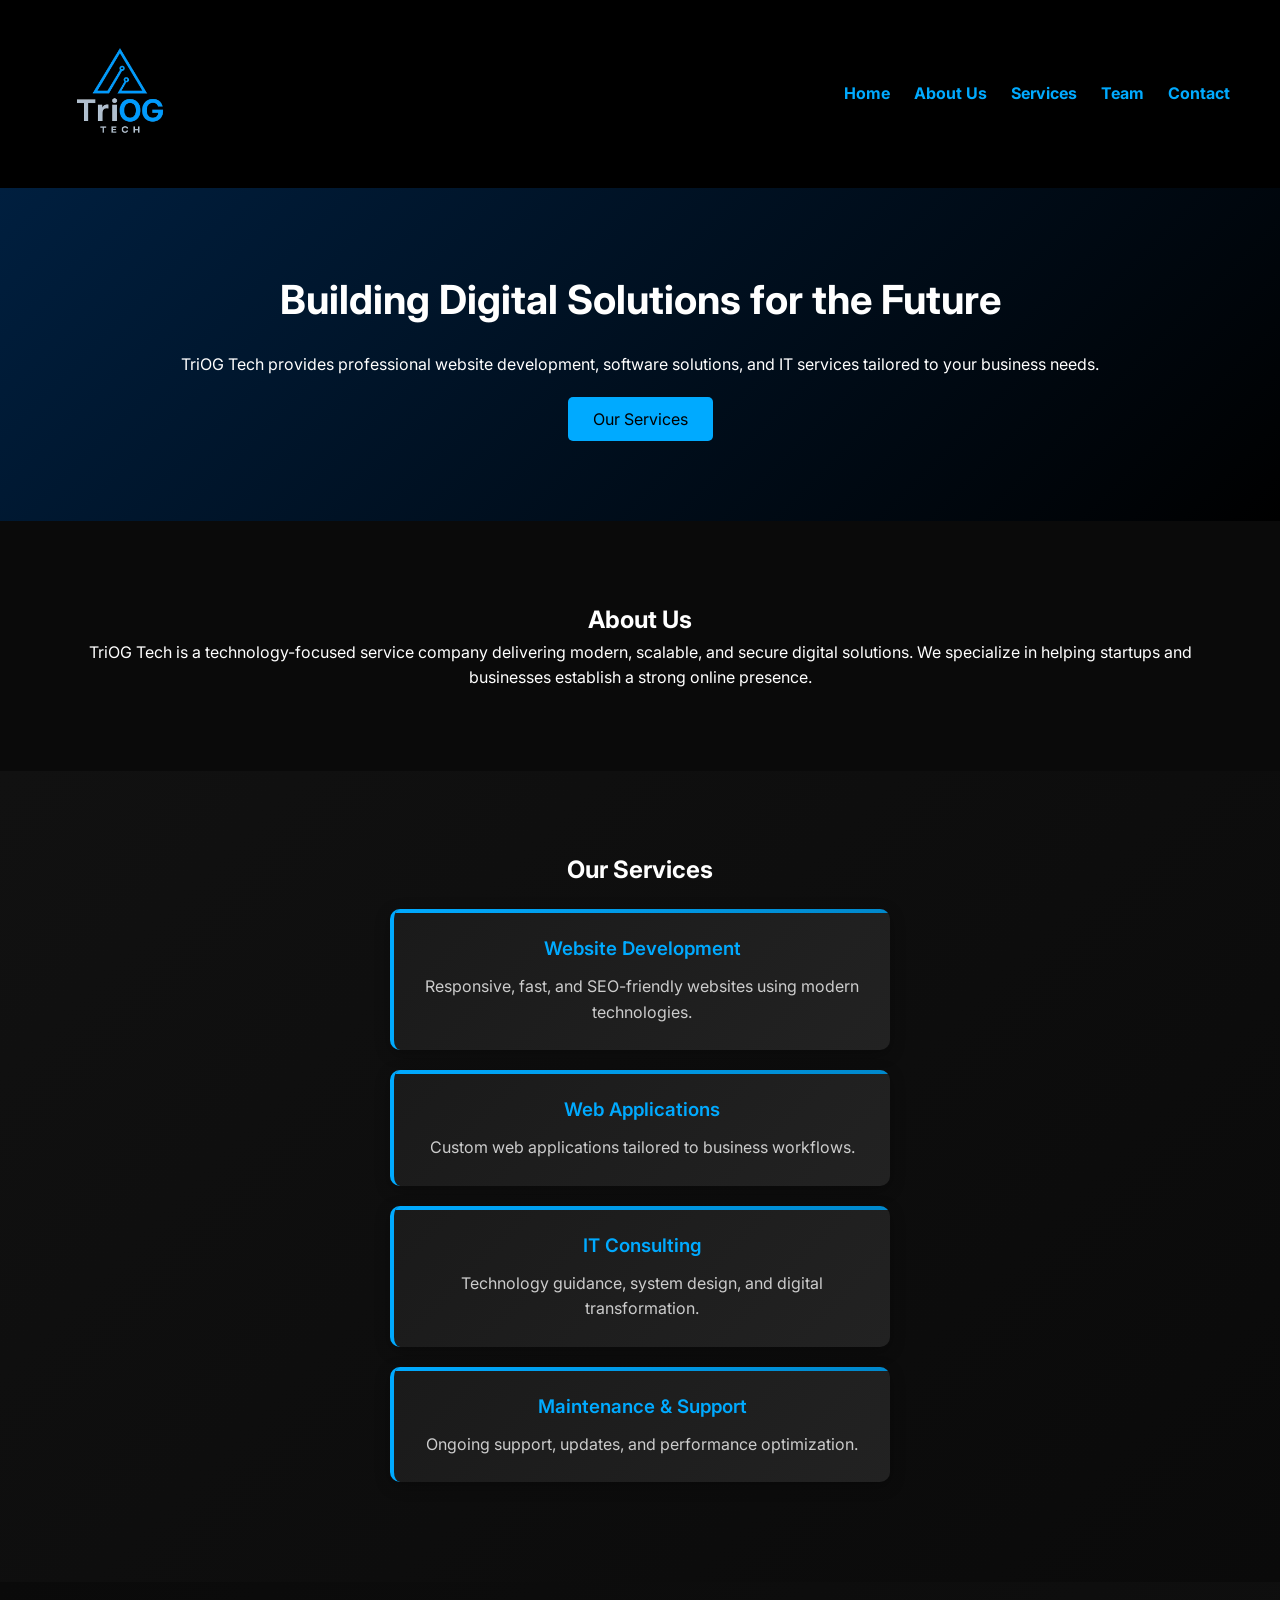
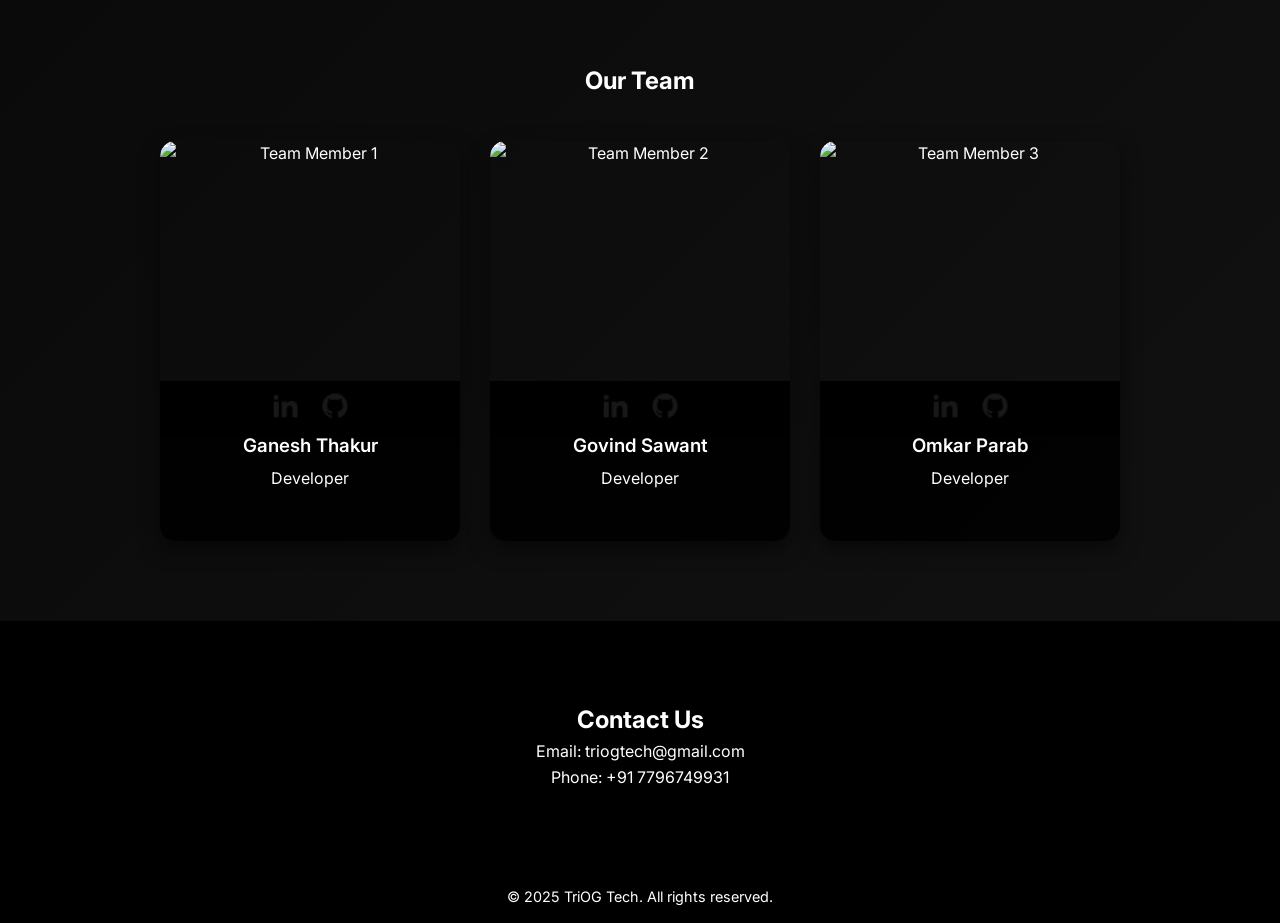
==== index.html @ f0feb3c1 "Initial commit" ====
<!DOCTYPE html>
<html lang="en">
<head>
    <meta charset="UTF-8" />
    <meta name="viewport" content="width=device-width, initial-scale=1.0" />
    <title>TriOG Tech</title>
    <link rel="preconnect" href="https://fonts.googleapis.com">
    <link rel="preconnect" href="https://fonts.gstatic.com" crossorigin>
    <link href="https://fonts.googleapis.com/css2?family=Inter:wght@300;400;500;600;700&display=swap" rel="stylesheet">
    <link rel="stylesheet" href="style.css" />
</head>
<body>

    <!-- Header -->
    <header class="header">
        <div class="logo">
            <!-- SVG LOGO -->
            <svg width="140" height="140" viewBox="0 0 140 140">
                <image href="assets/logo.png" width="140" height="140" />
            </svg>
        </div>
        <nav class="nav">
            <div class="close-btn" onclick="toggleMenu()">×</div>
            <a href="#home">Home</a>
            <a href="#about">About Us</a>
            <a href="#services">Services</a>
            <a href="#team">Team</a>
            <a href="#contact">Contact</a>
        </nav>
        <div class="hamburger" onclick="toggleMenu()">
            <img src="assets/menu-line.png" alt="Menu" />
        </div>
    </header>

    <!-- Home -->
    <section id="home" class="section home">
        <h1>Building Digital Solutions for the Future</h1>
        <p>
            TriOG Tech provides professional website development, software solutions,
            and IT services tailored to your business needs.
        </p>
        <button onclick="scrollToSection('services')">Our Services</button>
    </section>

    <!-- About -->
    <section id="about" class="section">
        <h2>About Us</h2>
        <p>
            TriOG Tech is a technology-focused service company delivering modern,
            scalable, and secure digital solutions. We specialize in helping startups
            and businesses establish a strong online presence.
        </p>
    </section>

    <!-- Services -->
    <section id="services" class="section services">
        <h2>Our Services</h2>

        <div class="service-card">
            <h3>Website Development</h3>
            <p>Responsive, fast, and SEO-friendly websites using modern technologies.</p>
        </div>

        <div class="service-card">
            <h3>Web Applications</h3>
            <p>Custom web applications tailored to business workflows.</p>
        </div>

        <div class="service-card">
            <h3>IT Consulting</h3>
            <p>Technology guidance, system design, and digital transformation.</p>
        </div>

        <div class="service-card">
            <h3>Maintenance & Support</h3>
            <p>Ongoing support, updates, and performance optimization.</p>
        </div>
    </section>

    <!-- Team -->
    <section id="team" class="section team">
        <h2>Our Team</h2>
        <div class="team-container">
            <div class="team-card">
                <div class="team-image">
                    <img src="#" alt="Team Member 1" />
                </div>
                <div class="team-links">
                    <a href="#" class="linkedin"><img src="assets/linkedin-fill.png" alt="LinkedIn" /></a>
                    <a href="#" class="github"><img src="assets/github-fill.png" alt="GitHub" /></a>
                </div>
                <div class="team-info">
                    <h3>Ganesh Thakur</h3>
                    <p>Developer</p>
                </div>
            </div>
            <div class="team-card">
                <div class="team-image">
                    <img src="https://via.placeholder.com/300x300?text=Member+2" alt="Team Member 2" />
                </div>
                <div class="team-links">
                    <a href="#" class="linkedin"><img src="assets/linkedin-fill.png" alt="LinkedIn" /></a>
                    <a href="#" class="github"><img src="assets/github-fill.png" alt="GitHub" /></a>
                </div>
                <div class="team-info">
                    <h3>Govind Sawant</h3>
                    <p>Developer</p>
                </div>
            </div>
            <div class="team-card">
                <div class="team-image">
                    <img src="https://via.placeholder.com/300x300?text=Member+3" alt="Team Member 3" />
                </div>
                <div class="team-links">
                    <a href="" class="linkedin"><img src="assets/linkedin-fill.png" alt="LinkedIn" /></a>
                    <a href="#" class="github"><img src="assets/github-fill.png" alt="GitHub" /></a>
                </div>
                <div class="team-info">
                    <h3>Omkar Parab</h3>
                    <p>Developer</p>
                </div>
            </div>
        </div>
    </section>

    <!-- Contact -->
    <section id="contact" class="section contact">
        <h2>Contact Us</h2>
        <p>Email: triogtech@gmail.com</p>
        <p>Phone: +91 7796749931</p>
    </section>

    <!-- Footer -->
    <footer class="footer">
        <p>© 2025 TriOG Tech. All rights reserved.</p>
    </footer>

    <script src="script.js"></script>
</body>
</html>
---- style.css ----
* {
    margin: 0;
    padding: 0;
    box-sizing: border-box;
    font-family: 'Inter', sans-serif;
}

body {
    background-color: #0a0a0a;
    color: #ffffff;
    line-height: 1.6;
}

/* Header */
.close-btn {
    display:none
}
.header {
    display: flex;
    justify-content: space-between;
    align-items: center;
    padding: 20px 50px;
    background: #000;
}

.nav a {
    color: #00aaff;
    text-decoration: none;
    margin-left: 20px;
    font-weight: bold;
}

.nav a:hover {
    color: #ffffff;
}

.hamburger {
    display: none;
    cursor: pointer;
}

.hamburger img {
    width: 30px;
    height: 30px;
    filter: invert(1);
}

/* Sections */
.section {
    padding: 80px 50px;
    text-align: center;
}

.home {
    background: linear-gradient(135deg, #001f3f, #000);
}

.home h1 {
    font-size: 2.5rem;
    margin-bottom: 20px;
}

.home button {
    border-radius:5px;
    padding: 12px 25px;
    border: none;
    background: #00aaff;
    color: #000;
    font-size: 1rem;
    cursor: pointer;
    margin-top: 20px;
}

.home button:hover {
    background: #ffffff;
}

/* Services */
.services {
    background: linear-gradient(135deg, #111, #0a0a0a);
}

.service-card {
    
    background: linear-gradient(135deg, #1a1a1a, #222);
    margin: 20px auto;
    padding: 25px;
    max-width: 500px;
    border-left: 4px solid #00aaff;
    border-radius: 10px;
    box-shadow: 0 4px 15px rgba(0, 0, 0, 0.3);
    position: relative;
    overflow: hidden;
}

.service-card::before {
    content: '';
    position: absolute;
    top: 0;
    left: 0;
    right: 0;
    height: 4px;
    background: linear-gradient(90deg, #00aaff, #0088cc);
}

.service-card h3 {
    font-weight: 600;
    margin-bottom: 10px;
    color: #00aaff;
}

.service-card p {
    font-weight: 400;
    color: #ccc;
}

/* Team */
.team {
    background: linear-gradient(135deg, #0a0a0a, #111);
}

.team-container {
    margin-top:40px;
    display: flex;
    justify-content: center;
    gap: 30px;
    flex-wrap: wrap;
}

.team-card {
    width: 300px;
    height: 400px;
    position: relative;
    overflow: hidden;
    border-radius: 15px;
    box-shadow: 0 8px 20px rgba(0, 0, 0, 0.5);
    cursor: pointer;
}

.team-image {
    width: 100%;
    height: 60%;
    position: absolute;
    top: 0;
    left: 0;
    padding: 10px;
    transition: transform 0.3s ease;
}

.team-image img {
    width: 100%;
    height: 100%;
    object-fit: cover;
    border-radius: 15px;
    position: absolute;
    top: 0;
    left: 0;
    z-index: 1;
}

.team-links {
    position: absolute;
    top: 60%;
    left: 0;
    right: 0;
    display: flex;
    justify-content: center;
    gap: 20px;
    padding: 10px 0;
    background: rgba(0, 0, 0, 0.8);
}

.team-links a {
    color: #00aaff;
    text-decoration: none;
    font-weight: bold;
    font-size: 0.9rem;
}

.team-links a:hover {
    color: #ffffff;
}

.team-links img {
    width: 30px;
    height: 30px;
    filter: brightness(0) invert(1) sepia(1) saturate(5) hue-rotate(180deg);
    transition: filter 0.3s ease;
}

.team-links a:hover img {
    filter: brightness(0) invert(1) sepia(1) saturate(5) hue-rotate(180deg) brightness(1.2);
}

.team-info {
    color: #ffffff;
    position: absolute;
    bottom: 0;
    left: 0;
    right: 0;
    background: rgba(0, 0, 0, 0.9);
    padding: 20px;
    height: 40%;
    display: flex;
    flex-direction: column;
    justify-content: center;
}

.team-info h3 {
    font-weight: 600;
    color: #ffffff;
    margin-bottom: 5px;
}

.team-info p {
    font-weight: 400;
    color: #ffffff;
}

@keyframes slideInUp {
    from {
        transform: translateX(-50px);
        opacity: 0;
    }
    to {
        transform: translateX(0);
        opacity: 1;
    }
}

/* Contact */
.contact {
    background: #000;
}

/* Footer */
.footer {
    background: #000;
    text-align: center;
    padding: 15px;
    font-size: 0.9rem;
}

/* Animations */

/* General transitions */
.header, .nav a, .home button, .service-card, .section {
    transition: all 0.3s ease;
}

/* Hover effects */
.nav a:hover {
    color: #ffffff;
    transform: translateY(-2px);
}

.home button:hover {
    background: #ffffff;
    transform: scale(1.05);
}

.service-card:hover {
    transform: scale(1.02);
    box-shadow: 0 4px 8px rgba(0, 170, 255, 0.3);
}

/* Fade-in animation for sections */
@keyframes fadeIn {
    from {
        opacity: 0;
        transform: translateY(20px);
    }
    to {
        opacity: 1;
        transform: translateY(0);
    }
}

.section {
    animation: fadeIn 1s ease-in-out;
}

/* Responsive Design */

/* Tablet and smaller screens (up to 1024px) */
@media (max-width: 1024px) {
    .header {
        padding: 20px 30px;
    }

    .logo svg {
        width: 100px;
        height: 100px;
    }

    .section {
        padding: 60px 30px;
    }

    .home h1 {
        font-size: 2rem;
    }

    .service-card {
        max-width: 80%;
    }
}

/* Mobile screens (up to 768px) */
@media (max-width: 768px) {
    .header {
        flex-direction: row;
        justify-content: space-between;
        align-items: center;
        padding: 20px 20px;
    }

    .nav {
        display: none;
        flex-direction: column;
        position: fixed;
        top: 0;
        right: 0;
        width: 250px;
        height: 100vh;
        background: #000;
        padding: 20px;
        z-index: 10;
        box-shadow: -2px 0 5px rgba(0,0,0,0.5);
    }

    .nav.active {
        display: flex;
    }

    .nav.active .close-btn {
        display: block;
    }

    .nav a {
        display: block;
        margin: 10px 0;
        margin-left: 0;
    }

.close-btn {
    display: none;
    align-self: flex-end;
    font-size: 2rem;
    color: #00aaff;
    cursor: pointer;
    margin-bottom: 20px;
    border-radius: 5px;
    padding: 5px;
}

    .hamburger {
        display: block;
    }

    .logo svg {
        width: 80px;
        height: 80px;
    }

    .section {
        padding: 40px 20px;
    }

    .home h1 {
        font-size: 1.8rem;
    }

    .home button {
        padding: 10px 20px;
        font-size: 0.9rem;
    }

    .service-card {
        max-width: 100%;
        margin: 20px 0;
    }

    .team-container {
        flex-direction: column;
        align-items: center;
    }

    .team-card {
        width: 80%;
        max-width: 300px;
    }
}

/* Small mobile screens (up to 480px) */
@media (max-width: 480px) {
    .header {
        padding: 15px 15px;
    }

    .logo svg {
        width: 60px;
        height: 60px;
    }

    .section {
        padding: 30px 15px;
    }

    .home h1 {
        font-size: 1.5rem;
    }

    .home button {
        padding: 8px 15px;
        font-size: 0.8rem;
    }

    .service-card {
        padding: 20px;
    }
}
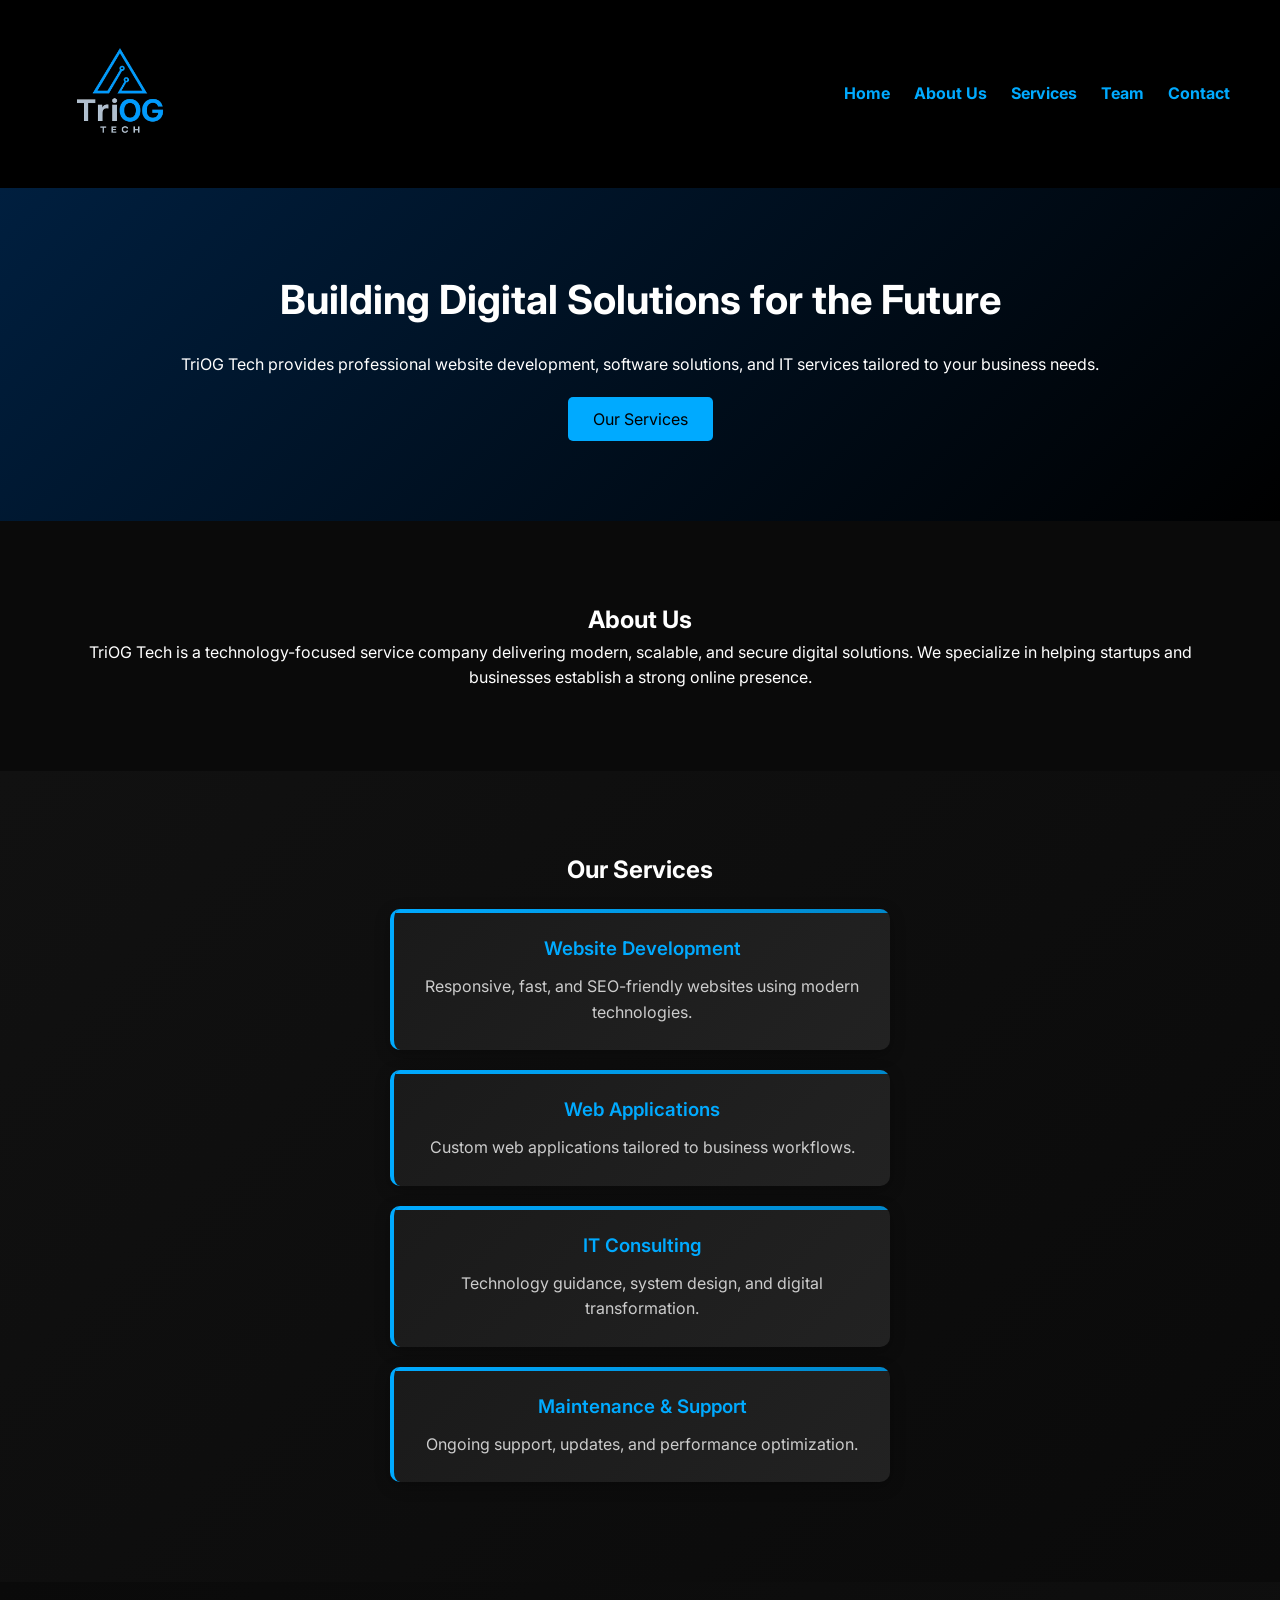
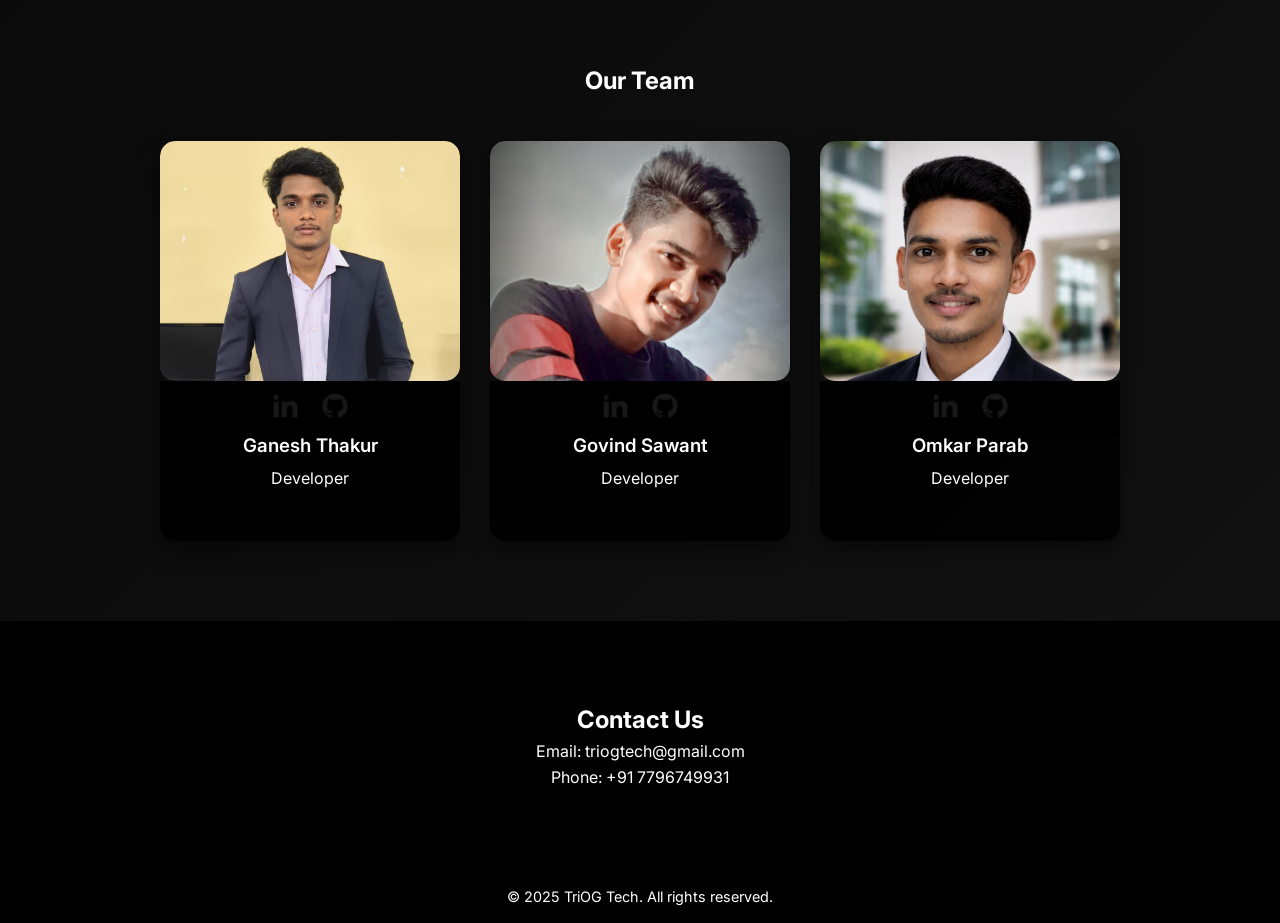
==== commit e0e9e517: "Add assets and update homepage layout and styles" ====
--- a/index.html
+++ b/index.html
@@ -4,6 +4,7 @@
     <meta charset="UTF-8" />
     <meta name="viewport" content="width=device-width, initial-scale=1.0" />
     <title>TriOG Tech</title>
+    <link rel="icon" type="image/png" href="assets/logo.png">
     <link rel="preconnect" href="https://fonts.googleapis.com">
     <link rel="preconnect" href="https://fonts.gstatic.com" crossorigin>
     <link href="https://fonts.googleapis.com/css2?family=Inter:wght@300;400;500;600;700&display=swap" rel="stylesheet">
@@ -83,7 +84,7 @@
         <div class="team-container">
             <div class="team-card">
                 <div class="team-image">
-                    <img src="#" alt="Team Member 1" />
+                    <img src="assets/ganesh.jpeg" alt="Team Member 1" />
                 </div>
                 <div class="team-links">
                     <a href="#" class="linkedin"><img src="assets/linkedin-fill.png" alt="LinkedIn" /></a>
@@ -96,7 +97,7 @@
             </div>
             <div class="team-card">
                 <div class="team-image">
-                    <img src="https://via.placeholder.com/300x300?text=Member+2" alt="Team Member 2" />
+                    <img src="assets/govind.jpg" alt="Team Member 2" />
                 </div>
                 <div class="team-links">
                     <a href="#" class="linkedin"><img src="assets/linkedin-fill.png" alt="LinkedIn" /></a>
@@ -109,7 +110,7 @@
             </div>
             <div class="team-card">
                 <div class="team-image">
-                    <img src="https://via.placeholder.com/300x300?text=Member+3" alt="Team Member 3" />
+                    <img src="assets/omkar.jpeg" id="omkar-img" alt="Team Member 3" />
                 </div>
                 <div class="team-links">
                     <a href="" class="linkedin"><img src="assets/linkedin-fill.png" alt="LinkedIn" /></a>
--- a/style.css
+++ b/style.css
@@ -420,3 +420,6 @@
         padding: 20px;
     }
 }
+#omkar-img{
+    object-position: top;
+}
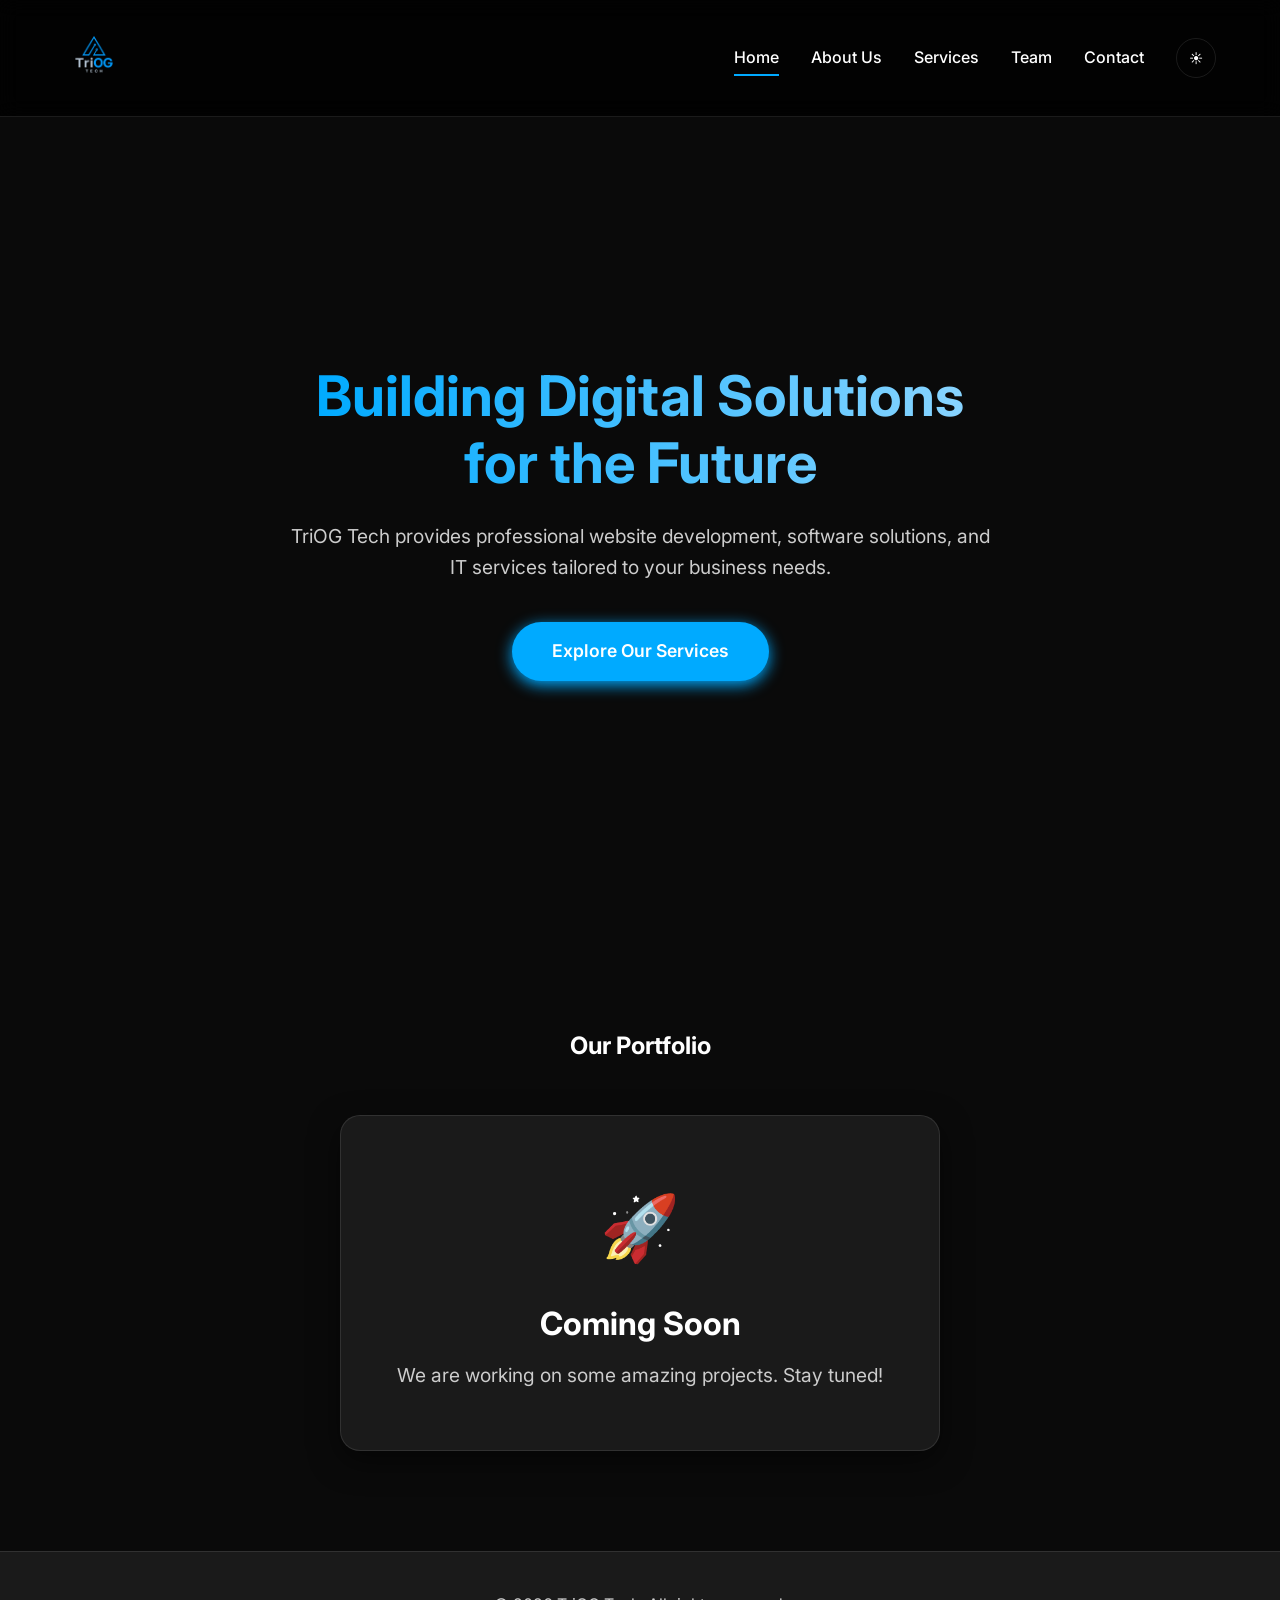
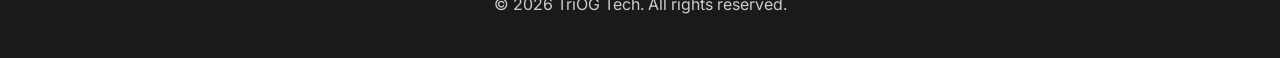
==== commit 259265d6: "feat: Add a new portfolio section, enhance team member card styling and content, and update the copy" ====
--- a/index.html
+++ b/index.html
@@ -1,141 +1,70 @@
 <!DOCTYPE html>
 <html lang="en">
+
 <head>
     <meta charset="UTF-8" />
     <meta name="viewport" content="width=device-width, initial-scale=1.0" />
-    <title>TriOG Tech</title>
+    <title>TriOG Tech - Digital Solutions</title>
     <link rel="icon" type="image/png" href="assets/logo.png">
     <link rel="preconnect" href="https://fonts.googleapis.com">
     <link rel="preconnect" href="https://fonts.gstatic.com" crossorigin>
     <link href="https://fonts.googleapis.com/css2?family=Inter:wght@300;400;500;600;700&display=swap" rel="stylesheet">
     <link rel="stylesheet" href="style.css" />
 </head>
+
 <body>
 
     <!-- Header -->
     <header class="header">
         <div class="logo">
-            <!-- SVG LOGO -->
-            <svg width="140" height="140" viewBox="0 0 140 140">
-                <image href="assets/logo.png" width="140" height="140" />
-            </svg>
+            <a href="index.html">
+                <svg width="60" height="60" viewBox="0 0 140 140">
+                    <image href="assets/logo.png" width="140" height="140" />
+                </svg>
+            </a>
         </div>
         <nav class="nav">
             <div class="close-btn" onclick="toggleMenu()">×</div>
-            <a href="#home">Home</a>
-            <a href="#about">About Us</a>
-            <a href="#services">Services</a>
-            <a href="#team">Team</a>
-            <a href="#contact">Contact</a>
+            <a href="index.html" class="active">Home</a>
+            <a href="about.html">About Us</a>
+            <a href="services.html">Services</a>
+            <a href="team.html">Team</a>
+            <a href="contact.html">Contact</a>
+            <button class="theme-toggle" onclick="toggleTheme()" aria-label="Toggle Theme">
+                <span class="theme-icon">☀️</span>
+            </button>
         </nav>
-        <div class="hamburger" onclick="toggleMenu()">
-            <img src="assets/menu-line.png" alt="Menu" />
-        </div>
+        <div class="hamburger" onclick="toggleMenu()">☰</div>
     </header>
 
     <!-- Home -->
     <section id="home" class="section home">
-        <h1>Building Digital Solutions for the Future</h1>
+        <h1>Building Digital Solutions<br>for the Future</h1>
         <p>
             TriOG Tech provides professional website development, software solutions,
             and IT services tailored to your business needs.
         </p>
-        <button onclick="scrollToSection('services')">Our Services</button>
+        <a href="services.html" class="cta-button">Explore Our Services</a>
     </section>
 
-    <!-- About -->
-    <section id="about" class="section">
-        <h2>About Us</h2>
-        <p>
-            TriOG Tech is a technology-focused service company delivering modern,
-            scalable, and secure digital solutions. We specialize in helping startups
-            and businesses establish a strong online presence.
-        </p>
-    </section>
-
-    <!-- Services -->
-    <section id="services" class="section services">
-        <h2>Our Services</h2>
-
-        <div class="service-card">
-            <h3>Website Development</h3>
-            <p>Responsive, fast, and SEO-friendly websites using modern technologies.</p>
-        </div>
-
-        <div class="service-card">
-            <h3>Web Applications</h3>
-            <p>Custom web applications tailored to business workflows.</p>
-        </div>
-
-        <div class="service-card">
-            <h3>IT Consulting</h3>
-            <p>Technology guidance, system design, and digital transformation.</p>
-        </div>
-
-        <div class="service-card">
-            <h3>Maintenance & Support</h3>
-            <p>Ongoing support, updates, and performance optimization.</p>
-        </div>
-    </section>
-
-    <!-- Team -->
-    <section id="team" class="section team">
-        <h2>Our Team</h2>
-        <div class="team-container">
-            <div class="team-card">
-                <div class="team-image">
-                    <img src="assets/ganesh.jpeg" alt="Team Member 1" />
-                </div>
-                <div class="team-links">
-                    <a href="#" class="linkedin"><img src="assets/linkedin-fill.png" alt="LinkedIn" /></a>
-                    <a href="#" class="github"><img src="assets/github-fill.png" alt="GitHub" /></a>
-                </div>
-                <div class="team-info">
-                    <h3>Ganesh Thakur</h3>
-                    <p>Developer</p>
-                </div>
-            </div>
-            <div class="team-card">
-                <div class="team-image">
-                    <img src="assets/govind.jpg" alt="Team Member 2" />
-                </div>
-                <div class="team-links">
-                    <a href="#" class="linkedin"><img src="assets/linkedin-fill.png" alt="LinkedIn" /></a>
-                    <a href="#" class="github"><img src="assets/github-fill.png" alt="GitHub" /></a>
-                </div>
-                <div class="team-info">
-                    <h3>Govind Sawant</h3>
-                    <p>Developer</p>
-                </div>
-            </div>
-            <div class="team-card">
-                <div class="team-image">
-                    <img src="assets/omkar.jpeg" id="omkar-img" alt="Team Member 3" />
-                </div>
-                <div class="team-links">
-                    <a href="" class="linkedin"><img src="assets/linkedin-fill.png" alt="LinkedIn" /></a>
-                    <a href="#" class="github"><img src="assets/github-fill.png" alt="GitHub" /></a>
-                </div>
-                <div class="team-info">
-                    <h3>Omkar Parab</h3>
-                    <p>Developer</p>
-                </div>
+    <!-- Portfolio -->
+    <section id="portfolio" class="section portfolio">
+        <h2>Our Portfolio</h2>
+        <div class="portfolio-container">
+            <div class="coming-soon-box">
+                <span class="coming-soon-icon">🚀</span>
+                <h3>Coming Soon</h3>
+                <p>We are working on some amazing projects. Stay tuned!</p>
             </div>
         </div>
     </section>
 
-    <!-- Contact -->
-    <section id="contact" class="section contact">
-        <h2>Contact Us</h2>
-        <p>Email: triogtech@gmail.com</p>
-        <p>Phone: +91 7796749931</p>
-    </section>
-
     <!-- Footer -->
     <footer class="footer">
-        <p>© 2025 TriOG Tech. All rights reserved.</p>
+        <p>© 2026 TriOG Tech. All rights reserved.</p>
     </footer>
 
     <script src="script.js"></script>
 </body>
-</html>
+
+</html>
--- a/style.css
+++ b/style.css
@@ -1,425 +1,476 @@
+:root {
+    /* Dark Theme (Default) */
+    --bg-color: #0a0a0a;
+    --text-color: #ffffff;
+    --text-muted: #cccccc;
+    --card-bg: #1a1a1a;
+    --accent-color: #00aaff;
+    --accent-hover: #0088cc;
+    --gradient-primary: linear-gradient(135deg, #001f3f, #000);
+    --gradient-card: linear-gradient(135deg, #1a1a1a, #0d0d0d);
+    --nav-bg: rgba(0, 0, 0, 0.8);
+    --border-color: rgba(255, 255, 255, 0.1);
+    --shadow-color: rgba(0, 0, 0, 0.5);
+}
+
+.light-mode {
+    /* Light Theme */
+    --bg-color: #f4f7f6;
+    --text-color: #111111;
+    --text-muted: #555555;
+    --card-bg: #ffffff;
+    --accent-color: #0077cc;
+    --accent-hover: #005fa3;
+    --gradient-primary: linear-gradient(135deg, #e0eafc, #89f7fe);
+    /* Soft blue/white */
+    --gradient-card: linear-gradient(135deg, #ffffff, #f0f0f0);
+    --nav-bg: rgba(255, 255, 255, 0.9);
+    --border-color: rgba(0, 0, 0, 0.1);
+    --shadow-color: rgba(0, 0, 0, 0.1);
+}
+
 * {
     margin: 0;
     padding: 0;
     box-sizing: border-box;
     font-family: 'Inter', sans-serif;
+    transition: background-color 0.3s ease, color 0.3s ease, border-color 0.3s ease;
 }
 
 body {
-    background-color: #0a0a0a;
-    color: #ffffff;
+    background-color: var(--bg-color);
+    color: var(--text-color);
     line-height: 1.6;
+    display: flex;
+    flex-direction: column;
+    min-height: 100vh;
 }
 
 /* Header */
-.close-btn {
-    display:none
-}
 .header {
     display: flex;
     justify-content: space-between;
     align-items: center;
-    padding: 20px 50px;
-    background: #000;
+    padding: 1.5rem 5%;
+    background: var(--nav-bg);
+    backdrop-filter: blur(10px);
+    position: sticky;
+    top: 0;
+    z-index: 1000;
+    border-bottom: 1px solid var(--border-color);
+}
+
+.logo svg {
+    /* Ensure logo is visible in both modes if it's black/white, might need filter */
+    height: 60px;
+    width: auto;
+}
+
+.nav {
+    display: flex;
+    align-items: center;
+    gap: 2rem;
 }
 
 .nav a {
-    color: #00aaff;
+    color: var(--text-color);
     text-decoration: none;
-    margin-left: 20px;
-    font-weight: bold;
+    font-weight: 500;
+    font-size: 1rem;
+    position: relative;
+}
+
+.nav a::after {
+    content: '';
+    position: absolute;
+    width: 0;
+    height: 2px;
+    bottom: -5px;
+    left: 0;
+    background-color: var(--accent-color);
+    transition: width 0.3s;
+}
+
+.nav a:hover::after,
+.nav a.active::after {
+    width: 100%;
 }
 
 .nav a:hover {
-    color: #ffffff;
-}
-
+    color: var(--accent-color);
+}
+
+/* Theme Toggle Button */
+.theme-toggle {
+    background: transparent;
+    border: 1px solid var(--border-color);
+    color: var(--text-color);
+    padding: 0.5rem;
+    border-radius: 50%;
+    cursor: pointer;
+    display: flex;
+    align-items: center;
+    justify-content: center;
+    width: 40px;
+    height: 40px;
+}
+
+.theme-toggle:hover {
+    background-color: var(--accent-color);
+    color: white;
+}
+
+/* Hamburger */
 .hamburger {
     display: none;
     cursor: pointer;
-}
-
-.hamburger img {
-    width: 30px;
-    height: 30px;
-    filter: invert(1);
+    font-size: 1.5rem;
+    color: var(--text-color);
+}
+
+.close-btn {
+    display: none;
 }
 
 /* Sections */
 .section {
-    padding: 80px 50px;
+    padding: 100px 5%;
     text-align: center;
 }
 
+/* Home / Hero */
 .home {
-    background: linear-gradient(135deg, #001f3f, #000);
-}
-
+    min-height: 90vh;
+    /* Almost full viewport */
+    display: flex;
+    flex-direction: column;
+    justify-content: center;
+    align-items: center;
+    background: var(--bg-color);
+    /* Fallback */
+    /* Add a subtle mesh gradient or blob later for "Premium" feel */
+}
+
+/* Premium Text Styling */
 .home h1 {
-    font-size: 2.5rem;
-    margin-bottom: 20px;
-}
-
-.home button {
-    border-radius:5px;
-    padding: 12px 25px;
+    font-size: 3.5rem;
+    margin-bottom: 1.5rem;
+    background: linear-gradient(90deg, var(--accent-color), #88d4ff);
+    -webkit-background-clip: text;
+    background-clip: text;
+    -webkit-text-fill-color: transparent;
+    line-height: 1.2;
+}
+
+.home p {
+    font-size: 1.2rem;
+    color: var(--text-muted);
+    max-width: 700px;
+    margin: 0 auto 2.5rem;
+}
+
+.cta-button {
+    padding: 15px 40px;
+    border-radius: 30px;
     border: none;
-    background: #00aaff;
-    color: #000;
-    font-size: 1rem;
+    background: var(--accent-color);
+    color: white;
+    /* Always white text on button */
+    font-size: 1.1rem;
+    font-weight: 600;
     cursor: pointer;
-    margin-top: 20px;
-}
-
-.home button:hover {
-    background: #ffffff;
+    box-shadow: 0 4px 15px var(--accent-color);
+    transition: transform 0.2s, box-shadow 0.2s;
+    text-decoration: none;
+    display: inline-block;
+}
+
+.cta-button:hover {
+    transform: translateY(-2px);
+    box-shadow: 0 6px 20px var(--accent-color);
 }
 
 /* Services */
 .services {
-    background: linear-gradient(135deg, #111, #0a0a0a);
+    background-color: var(--bg-color);
+}
+
+.services-grid {
+    display: grid;
+    grid-template-columns: repeat(auto-fit, minmax(300px, 1fr));
+    gap: 30px;
+    margin-top: 50px;
 }
 
 .service-card {
-    
-    background: linear-gradient(135deg, #1a1a1a, #222);
-    margin: 20px auto;
-    padding: 25px;
-    max-width: 500px;
-    border-left: 4px solid #00aaff;
-    border-radius: 10px;
-    box-shadow: 0 4px 15px rgba(0, 0, 0, 0.3);
+    background: var(--card-bg);
+    padding: 40px 30px;
+    border-radius: 20px;
+    border: 1px solid var(--border-color);
+    box-shadow: 0 10px 30px var(--shadow-color);
+    text-align: left;
+    transition: transform 0.3s, box-shadow 0.3s;
     position: relative;
     overflow: hidden;
 }
 
-.service-card::before {
-    content: '';
-    position: absolute;
-    top: 0;
-    left: 0;
-    right: 0;
-    height: 4px;
-    background: linear-gradient(90deg, #00aaff, #0088cc);
+.service-card:hover {
+    transform: translateY(-10px);
+    box-shadow: 0 20px 40px var(--shadow-color);
+    border-color: var(--accent-color);
 }
 
 .service-card h3 {
-    font-weight: 600;
-    margin-bottom: 10px;
-    color: #00aaff;
+    margin-bottom: 15px;
+    color: var(--text-color);
+    font-size: 1.5rem;
 }
 
 .service-card p {
-    font-weight: 400;
-    color: #ccc;
+    color: var(--text-muted);
+}
+
+.service-icon {
+    font-size: 2.5rem;
+    color: var(--accent-color);
+    margin-bottom: 20px;
 }
 
 /* Team */
 .team {
-    background: linear-gradient(135deg, #0a0a0a, #111);
+    background: var(--bg-color);
 }
 
 .team-container {
-    margin-top:40px;
-    display: flex;
-    justify-content: center;
-    gap: 30px;
+    display: flex;
+    justify-content: center;
+    gap: 40px;
     flex-wrap: wrap;
+    margin-top: 50px;
 }
 
 .team-card {
-    width: 300px;
-    height: 400px;
-    position: relative;
+    width: 350px;
+    /* Slight increase */
+    border-radius: 20px;
     overflow: hidden;
-    border-radius: 15px;
-    box-shadow: 0 8px 20px rgba(0, 0, 0, 0.5);
-    cursor: pointer;
+    background: var(--card-bg);
+    box-shadow: 0 10px 30px var(--shadow-color);
+    transition: transform 0.3s, box-shadow 0.3s;
+    border: 1px solid var(--border-color);
+    display: flex;
+    flex-direction: column;
+}
+
+.team-card:hover {
+    transform: translateY(-10px);
+    box-shadow: 0 20px 40px var(--shadow-color);
+    border-color: var(--accent-color);
 }
 
 .team-image {
+    height: 350px;
+    /* Taller image */
     width: 100%;
-    height: 60%;
-    position: absolute;
-    top: 0;
-    left: 0;
-    padding: 10px;
-    transition: transform 0.3s ease;
+    overflow: hidden;
 }
 
 .team-image img {
     width: 100%;
     height: 100%;
     object-fit: cover;
-    border-radius: 15px;
-    position: absolute;
-    top: 0;
-    left: 0;
-    z-index: 1;
-}
+    transition: transform 0.5s;
+}
+
+.team-card:hover .team-image img {
+    transform: scale(1.1);
+}
+
+.team-info {
+    padding: 25px;
+    text-align: center;
+    flex-grow: 1;
+    /* Pushes content down if needed */
+    display: flex;
+    flex-direction: column;
+    align-items: center;
+}
+
+.team-info h3 {
+    color: var(--text-color);
+    margin-bottom: 5px;
+    font-size: 1.5rem;
+}
+
+.team-info .role {
+    color: var(--accent-color);
+    font-weight: 600;
+    margin-bottom: 15px;
+    font-size: 1rem;
+    text-transform: uppercase;
+    letter-spacing: 1px;
+}
+
+.team-info .description {
+    color: var(--text-muted);
+    font-size: 0.95rem;
+    line-height: 1.5;
+    margin-bottom: 20px;
+}
+
 
 .team-links {
-    position: absolute;
-    top: 60%;
-    left: 0;
-    right: 0;
-    display: flex;
-    justify-content: center;
+    margin-top: auto;
+    /* Push to bottom of card if needed, or just keep margin-top */
+    display: flex;
+    justify-content: center;
+    align-items: center;
+    /* Vertical center */
     gap: 20px;
-    padding: 10px 0;
-    background: rgba(0, 0, 0, 0.8);
+    width: 100%;
 }
 
 .team-links a {
-    color: #00aaff;
-    text-decoration: none;
-    font-weight: bold;
-    font-size: 0.9rem;
+    display: flex;
+    align-items: center;
+    justify-content: center;
+    width: 40px;
+    height: 40px;
+    border-radius: 50%;
+    transition: background-color 0.3s, transform 0.3s;
 }
 
 .team-links a:hover {
-    color: #ffffff;
-}
-
-.team-links img {
-    width: 30px;
-    height: 30px;
-    filter: brightness(0) invert(1) sepia(1) saturate(5) hue-rotate(180deg);
-    transition: filter 0.3s ease;
-}
-
-.team-links a:hover img {
-    filter: brightness(0) invert(1) sepia(1) saturate(5) hue-rotate(180deg) brightness(1.2);
-}
-
-.team-info {
-    color: #ffffff;
-    position: absolute;
-    bottom: 0;
-    left: 0;
-    right: 0;
-    background: rgba(0, 0, 0, 0.9);
-    padding: 20px;
-    height: 40%;
-    display: flex;
-    flex-direction: column;
-    justify-content: center;
-}
-
-.team-info h3 {
-    font-weight: 600;
-    color: #ffffff;
-    margin-bottom: 5px;
-}
-
-.team-info p {
-    font-weight: 400;
-    color: #ffffff;
-}
-
-@keyframes slideInUp {
-    from {
-        transform: translateX(-50px);
-        opacity: 0;
-    }
-    to {
-        transform: translateX(0);
-        opacity: 1;
-    }
-}
-
-/* Contact */
-.contact {
-    background: #000;
+    background-color: rgba(255, 255, 255, 0.1);
+    transform: translateY(-3px);
+}
+
+.team-links a img {
+    width: 24px;
+    height: 24px;
+    filter: var(--icon-filter, brightness(0) invert(1));
+    display: block;
+    /* Remove inline-block gaps */
+}
+
+/* In light mode, social icons usually need to look standard (black) or colored.
+   But here we are using images. We need to handle this via CSS variables or filters. */
+.light-mode .team-links a img {
+    filter: invert(0);
+    /* Black icons for light mode */
+}
+
+/* Ensure dark mode icons are white */
+body:not(.light-mode) .team-links a img {
+    filter: invert(1);
+}
+
+
+/* Portfolio */
+.portfolio {
+    background: var(--bg-color);
+}
+
+.portfolio-container {
+    display: flex;
+    justify-content: center;
+    margin-top: 50px;
+}
+
+.coming-soon-box {
+    background: var(--card-bg);
+    padding: 60px 40px;
+    border-radius: 20px;
+    border: 1px solid var(--border-color);
+    box-shadow: 0 10px 30px var(--shadow-color);
+    text-align: center;
+    max-width: 600px;
+    width: 100%;
+    transition: transform 0.3s, box-shadow 0.3s;
+}
+
+.coming-soon-box:hover {
+    transform: translateY(-5px);
+    box-shadow: 0 20px 40px var(--shadow-color);
+    border-color: var(--accent-color);
+}
+
+.coming-soon-icon {
+    font-size: 4rem;
+    margin-bottom: 20px;
+    display: block;
+    animation: float 3s ease-in-out infinite;
+}
+
+@keyframes float {
+    0% {
+        transform: translateY(0px);
+    }
+
+    50% {
+        transform: translateY(-10px);
+    }
+
+    100% {
+        transform: translateY(0px);
+    }
+}
+
+.coming-soon-box h3 {
+    font-size: 2rem;
+    margin-bottom: 10px;
+    color: var(--text-color);
+}
+
+.coming-soon-box p {
+    font-size: 1.2rem;
+    color: var(--text-muted);
 }
 
 /* Footer */
 .footer {
-    background: #000;
+    background: var(--card-bg);
+    color: var(--text-muted);
+    padding: 40px 5%;
     text-align: center;
-    padding: 15px;
-    font-size: 0.9rem;
-}
-
-/* Animations */
-
-/* General transitions */
-.header, .nav a, .home button, .service-card, .section {
-    transition: all 0.3s ease;
-}
-
-/* Hover effects */
-.nav a:hover {
-    color: #ffffff;
-    transform: translateY(-2px);
-}
-
-.home button:hover {
-    background: #ffffff;
-    transform: scale(1.05);
-}
-
-.service-card:hover {
-    transform: scale(1.02);
-    box-shadow: 0 4px 8px rgba(0, 170, 255, 0.3);
-}
-
-/* Fade-in animation for sections */
-@keyframes fadeIn {
-    from {
-        opacity: 0;
-        transform: translateY(20px);
-    }
-    to {
-        opacity: 1;
-        transform: translateY(0);
-    }
-}
-
-.section {
-    animation: fadeIn 1s ease-in-out;
-}
-
-/* Responsive Design */
-
-/* Tablet and smaller screens (up to 1024px) */
-@media (max-width: 1024px) {
-    .header {
-        padding: 20px 30px;
-    }
-
-    .logo svg {
-        width: 100px;
-        height: 100px;
-    }
-
-    .section {
-        padding: 60px 30px;
-    }
-
-    .home h1 {
-        font-size: 2rem;
-    }
-
-    .service-card {
-        max-width: 80%;
-    }
-}
-
-/* Mobile screens (up to 768px) */
+    margin-top: auto;
+    border-top: 1px solid var(--border-color);
+}
+
+/* Responsive */
 @media (max-width: 768px) {
-    .header {
-        flex-direction: row;
-        justify-content: space-between;
-        align-items: center;
-        padding: 20px 20px;
+    .hamburger {
+        display: block;
     }
 
     .nav {
-        display: none;
-        flex-direction: column;
         position: fixed;
         top: 0;
+        right: -100%;
+        width: 70%;
+        height: 100vh;
+        background: var(--card-bg);
+        flex-direction: column;
+        justify-content: center;
+        transition: right 0.3s ease;
+        box-shadow: -5px 0 15px rgba(0, 0, 0, 0.5);
+    }
+
+    .nav.active {
         right: 0;
-        width: 250px;
-        height: 100vh;
-        background: #000;
-        padding: 20px;
-        z-index: 10;
-        box-shadow: -2px 0 5px rgba(0,0,0,0.5);
-    }
-
-    .nav.active {
-        display: flex;
-    }
-
-    .nav.active .close-btn {
+    }
+
+    .close-btn {
         display: block;
-    }
-
-    .nav a {
-        display: block;
-        margin: 10px 0;
-        margin-left: 0;
-    }
-
-.close-btn {
-    display: none;
-    align-self: flex-end;
-    font-size: 2rem;
-    color: #00aaff;
-    cursor: pointer;
-    margin-bottom: 20px;
-    border-radius: 5px;
-    padding: 5px;
-}
-
-    .hamburger {
-        display: block;
-    }
-
-    .logo svg {
-        width: 80px;
-        height: 80px;
-    }
-
-    .section {
-        padding: 40px 20px;
+        position: absolute;
+        top: 20px;
+        right: 30px;
+        font-size: 2rem;
+        cursor: pointer;
+        color: var(--text-color);
     }
 
     .home h1 {
-        font-size: 1.8rem;
-    }
-
-    .home button {
-        padding: 10px 20px;
-        font-size: 0.9rem;
-    }
-
-    .service-card {
-        max-width: 100%;
-        margin: 20px 0;
-    }
-
-    .team-container {
-        flex-direction: column;
-        align-items: center;
-    }
-
-    .team-card {
-        width: 80%;
-        max-width: 300px;
-    }
-}
-
-/* Small mobile screens (up to 480px) */
-@media (max-width: 480px) {
-    .header {
-        padding: 15px 15px;
-    }
-
-    .logo svg {
-        width: 60px;
-        height: 60px;
-    }
-
-    .section {
-        padding: 30px 15px;
-    }
-
-    .home h1 {
-        font-size: 1.5rem;
-    }
-
-    .home button {
-        padding: 8px 15px;
-        font-size: 0.8rem;
-    }
-
-    .service-card {
-        padding: 20px;
-    }
-}
-#omkar-img{
-    object-position: top;
-}
+        font-size: 2.5rem;
+    }
+}
